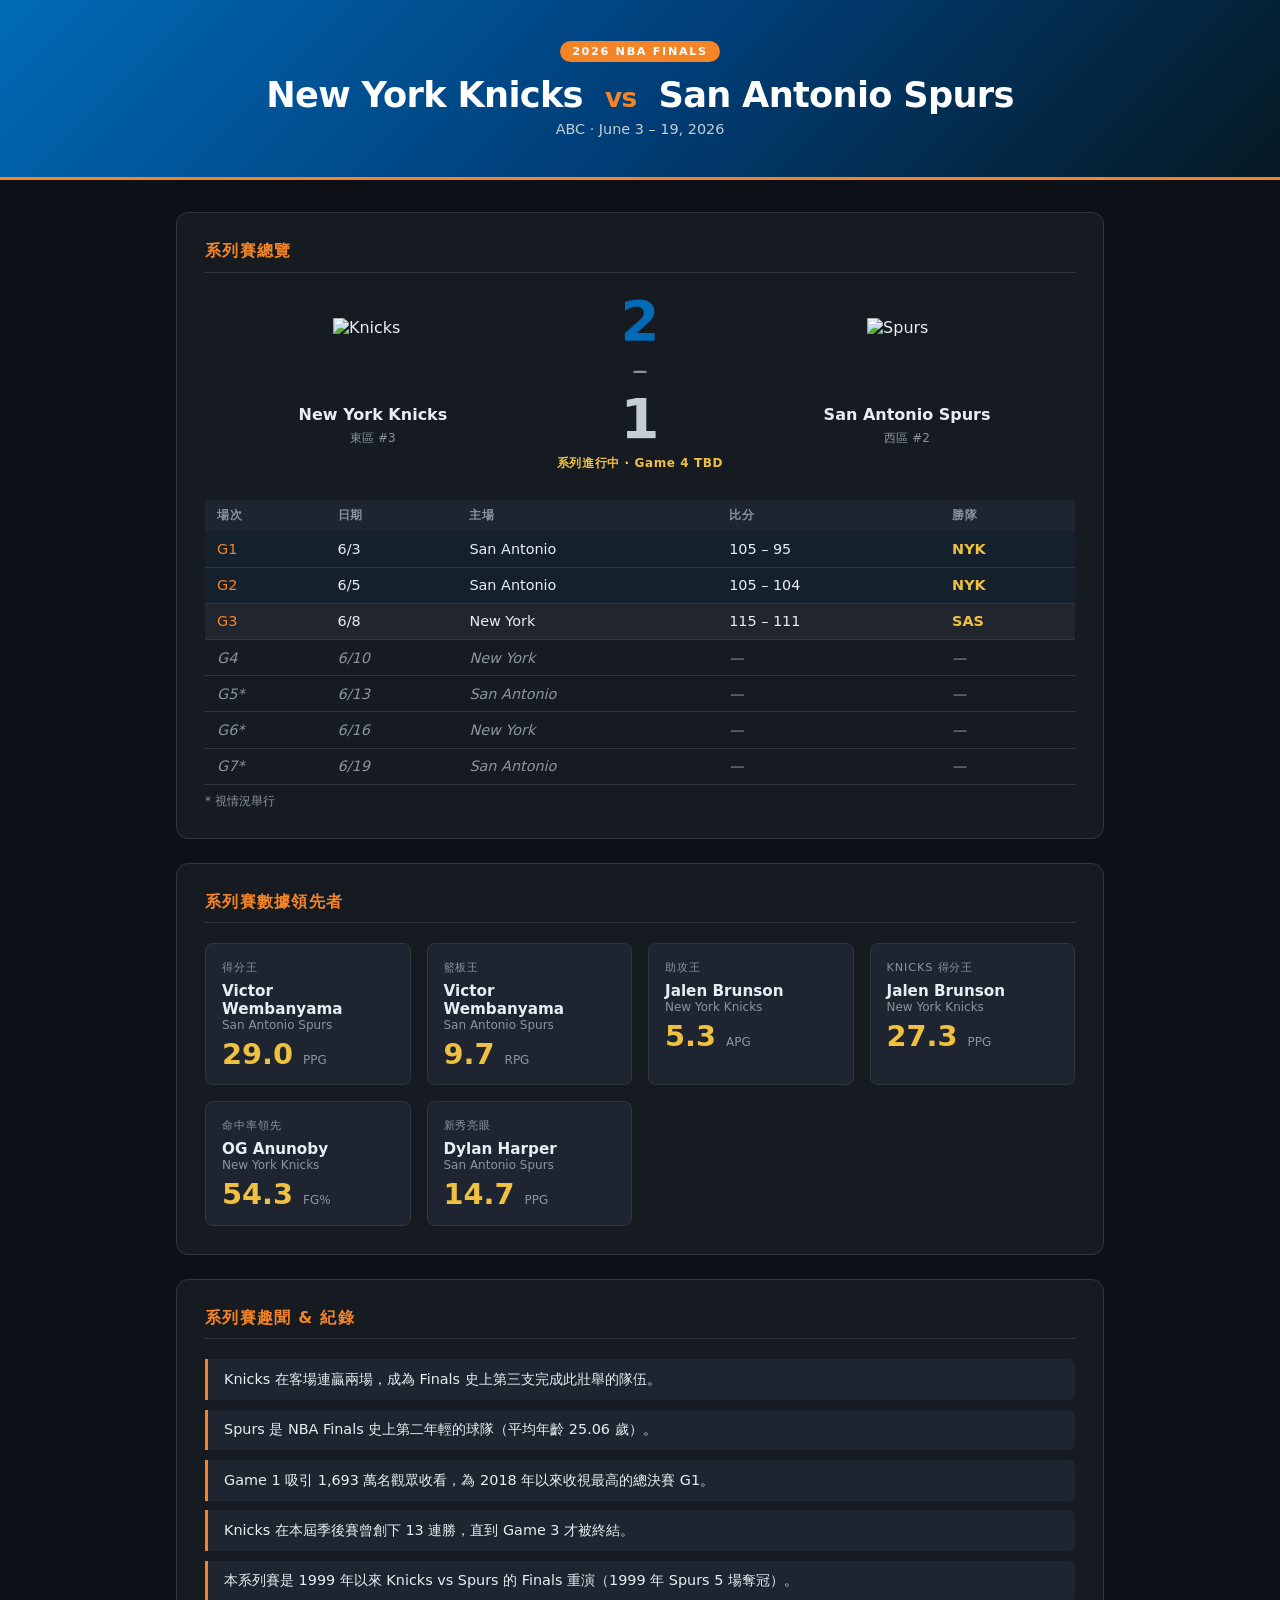
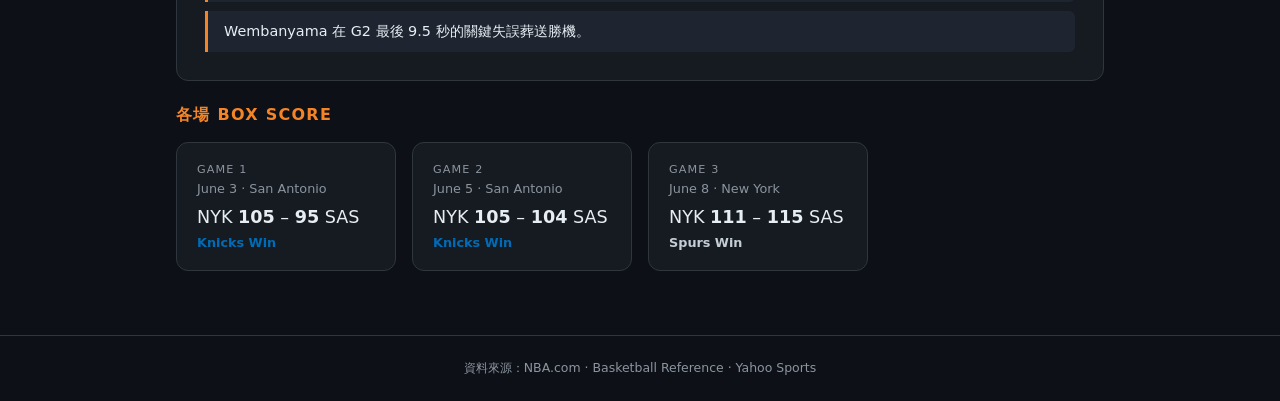
==== index.html @ fd163cb6 "Initial commit: 2026 NBA Finals website with series overview and box scores" ====
<!DOCTYPE html>
<html lang="zh-TW">
<head>
  <meta charset="UTF-8" />
  <meta name="viewport" content="width=device-width, initial-scale=1.0" />
  <title>2026 NBA Finals — Knicks vs Spurs</title>
  <link rel="stylesheet" href="style.css" />
</head>
<body>
  <header>
    <div class="header-inner">
      <span class="badge">2026 NBA FINALS</span>
      <h1>New York Knicks <span class="vs">vs</span> San Antonio Spurs</h1>
      <p class="subtitle">ABC · June 3 – 19, 2026</p>
    </div>
  </header>

  <main>
    <!-- ── Series Overview ── -->
    <section class="card series-overview">
      <h2>系列賽總覽</h2>

      <div class="matchup-banner">
        <div class="team knicks">
          <img src="https://cdn.nba.com/logos/nba/1610612752/global/L/logo.svg" alt="Knicks" />
          <span class="team-name">New York Knicks</span>
          <span class="seed">東區 #3</span>
        </div>
        <div class="series-score">
          <span class="wins knicks-wins">2</span>
          <span class="dash">–</span>
          <span class="wins spurs-wins">1</span>
          <p class="status">系列進行中 · Game 4 TBD</p>
        </div>
        <div class="team spurs">
          <img src="https://cdn.nba.com/logos/nba/1610612759/global/L/logo.svg" alt="Spurs" />
          <span class="team-name">San Antonio Spurs</span>
          <span class="seed">西區 #2</span>
        </div>
      </div>

      <!-- Game Log -->
      <table class="game-log">
        <thead>
          <tr>
            <th>場次</th><th>日期</th><th>主場</th><th>比分</th><th>勝隊</th>
          </tr>
        </thead>
        <tbody>
          <tr class="won-knicks">
            <td><a href="game1.html">G1</a></td>
            <td>6/3</td>
            <td>San Antonio</td>
            <td>105 – 95</td>
            <td class="winner">NYK</td>
          </tr>
          <tr class="won-knicks">
            <td><a href="game2.html">G2</a></td>
            <td>6/5</td>
            <td>San Antonio</td>
            <td>105 – 104</td>
            <td class="winner">NYK</td>
          </tr>
          <tr class="won-spurs">
            <td><a href="game3.html">G3</a></td>
            <td>6/8</td>
            <td>New York</td>
            <td>115 – 111</td>
            <td class="winner">SAS</td>
          </tr>
          <tr class="upcoming">
            <td>G4</td>
            <td>6/10</td>
            <td>New York</td>
            <td>—</td>
            <td>—</td>
          </tr>
          <tr class="upcoming">
            <td>G5*</td>
            <td>6/13</td>
            <td>San Antonio</td>
            <td>—</td>
            <td>—</td>
          </tr>
          <tr class="upcoming">
            <td>G6*</td>
            <td>6/16</td>
            <td>New York</td>
            <td>—</td>
            <td>—</td>
          </tr>
          <tr class="upcoming">
            <td>G7*</td>
            <td>6/19</td>
            <td>San Antonio</td>
            <td>—</td>
            <td>—</td>
          </tr>
        </tbody>
      </table>
      <p class="footnote">* 視情況舉行</p>
    </section>

    <!-- ── Series Leaders ── -->
    <section class="card">
      <h2>系列賽數據領先者</h2>
      <div class="leaders-grid">
        <div class="leader-card">
          <div class="stat-label">得分王</div>
          <div class="player-name">Victor Wembanyama</div>
          <div class="player-team">San Antonio Spurs</div>
          <div class="stat-value">29.0 <span>PPG</span></div>
        </div>
        <div class="leader-card">
          <div class="stat-label">籃板王</div>
          <div class="player-name">Victor Wembanyama</div>
          <div class="player-team">San Antonio Spurs</div>
          <div class="stat-value">9.7 <span>RPG</span></div>
        </div>
        <div class="leader-card">
          <div class="stat-label">助攻王</div>
          <div class="player-name">Jalen Brunson</div>
          <div class="player-team">New York Knicks</div>
          <div class="stat-value">5.3 <span>APG</span></div>
        </div>
        <div class="leader-card">
          <div class="stat-label">Knicks 得分王</div>
          <div class="player-name">Jalen Brunson</div>
          <div class="player-team">New York Knicks</div>
          <div class="stat-value">27.3 <span>PPG</span></div>
        </div>
        <div class="leader-card">
          <div class="stat-label">命中率領先</div>
          <div class="player-name">OG Anunoby</div>
          <div class="player-team">New York Knicks</div>
          <div class="stat-value">54.3 <span>FG%</span></div>
        </div>
        <div class="leader-card">
          <div class="stat-label">新秀亮眼</div>
          <div class="player-name">Dylan Harper</div>
          <div class="player-team">San Antonio Spurs</div>
          <div class="stat-value">14.7 <span>PPG</span></div>
        </div>
      </div>
    </section>

    <!-- ── Quick facts ── -->
    <section class="card">
      <h2>系列賽趣聞 &amp; 紀錄</h2>
      <ul class="facts">
        <li>Knicks 在客場連贏兩場，成為 Finals 史上第三支完成此壯舉的隊伍。</li>
        <li>Spurs 是 NBA Finals 史上第二年輕的球隊（平均年齡 25.06 歲）。</li>
        <li>Game 1 吸引 1,693 萬名觀眾收看，為 2018 年以來收視最高的總決賽 G1。</li>
        <li>Knicks 在本屆季後賽曾創下 13 連勝，直到 Game 3 才被終結。</li>
        <li>本系列賽是 1999 年以來 Knicks vs Spurs 的 Finals 重演（1999 年 Spurs 5 場奪冠）。</li>
        <li>Wembanyama 在 G2 最後 9.5 秒的關鍵失誤葬送勝機。</li>
      </ul>
    </section>

    <!-- ── Game Nav ── -->
    <section class="game-nav">
      <h2>各場 Box Score</h2>
      <div class="game-cards">
        <a href="game1.html" class="game-card">
          <span class="gc-game">Game 1</span>
          <span class="gc-date">June 3 · San Antonio</span>
          <span class="gc-score">NYK <b>105</b> – <b>95</b> SAS</span>
          <span class="gc-winner">Knicks Win</span>
        </a>
        <a href="game2.html" class="game-card">
          <span class="gc-game">Game 2</span>
          <span class="gc-date">June 5 · San Antonio</span>
          <span class="gc-score">NYK <b>105</b> – <b>104</b> SAS</span>
          <span class="gc-winner">Knicks Win</span>
        </a>
        <a href="game3.html" class="game-card spurs">
          <span class="gc-game">Game 3</span>
          <span class="gc-date">June 8 · New York</span>
          <span class="gc-score">NYK <b>111</b> – <b>115</b> SAS</span>
          <span class="gc-winner spurs-win">Spurs Win</span>
        </a>
      </div>
    </section>
  </main>

  <footer>
    <p>資料來源：<a href="https://www.nba.com" target="_blank">NBA.com</a> · <a href="https://www.basketball-reference.com" target="_blank">Basketball Reference</a> · <a href="https://sports.yahoo.com" target="_blank">Yahoo Sports</a></p>
  </footer>
</body>
</html>
---- style.css ----
/* ── Reset & Base ── */
*, *::before, *::after { box-sizing: border-box; margin: 0; padding: 0; }

:root {
  --knicks-blue: #006BB6;
  --knicks-orange: #F58426;
  --spurs-black: #061922;
  --spurs-silver: #C4CED4;
  --bg: #0d1117;
  --surface: #161b22;
  --surface2: #1e2530;
  --border: #30363d;
  --text: #e6edf3;
  --muted: #8b949e;
  --gold: #f0c040;
  --radius: 12px;
}

body {
  font-family: 'Segoe UI', system-ui, sans-serif;
  background: var(--bg);
  color: var(--text);
  min-height: 100vh;
}

a { color: var(--knicks-orange); text-decoration: none; }
a:hover { text-decoration: underline; }

/* ── Header ── */
header {
  background: linear-gradient(135deg, var(--knicks-blue) 0%, #003f7a 50%, var(--spurs-black) 100%);
  padding: 2.5rem 1.5rem;
  text-align: center;
  border-bottom: 3px solid var(--knicks-orange);
}
.header-inner { max-width: 900px; margin: 0 auto; }
.badge {
  display: inline-block;
  background: var(--knicks-orange);
  color: #fff;
  font-size: 0.7rem;
  font-weight: 800;
  letter-spacing: 0.15em;
  padding: 4px 12px;
  border-radius: 20px;
  margin-bottom: 0.75rem;
}
header h1 {
  font-size: clamp(1.4rem, 4vw, 2.2rem);
  font-weight: 900;
  color: #fff;
  letter-spacing: -0.02em;
}
header h1 .vs {
  color: var(--knicks-orange);
  font-size: 0.75em;
  margin: 0 0.4em;
}
.subtitle { color: var(--spurs-silver); font-size: 0.9rem; margin-top: 0.4rem; }

/* ── Main Layout ── */
main { max-width: 960px; margin: 0 auto; padding: 2rem 1rem 4rem; display: flex; flex-direction: column; gap: 1.5rem; }

/* ── Card ── */
.card {
  background: var(--surface);
  border: 1px solid var(--border);
  border-radius: var(--radius);
  padding: 1.75rem;
}
.card h2 {
  font-size: 1rem;
  font-weight: 700;
  text-transform: uppercase;
  letter-spacing: 0.08em;
  color: var(--knicks-orange);
  margin-bottom: 1.25rem;
  border-bottom: 1px solid var(--border);
  padding-bottom: 0.6rem;
}

/* ── Matchup Banner ── */
.matchup-banner {
  display: flex;
  align-items: center;
  justify-content: space-between;
  gap: 1rem;
  margin-bottom: 1.75rem;
  flex-wrap: wrap;
}
.team {
  display: flex;
  flex-direction: column;
  align-items: center;
  gap: 0.4rem;
  flex: 1;
}
.team img { width: 80px; height: 80px; object-fit: contain; }
.team-name { font-weight: 700; font-size: 1rem; text-align: center; }
.seed { font-size: 0.75rem; color: var(--muted); }
.series-score {
  display: flex;
  flex-direction: column;
  align-items: center;
  gap: 0.3rem;
}
.series-score .wins {
  font-size: 3.5rem;
  font-weight: 900;
  line-height: 1;
}
.series-score .dash { font-size: 2rem; color: var(--muted); line-height: 1; }
.knicks-wins { color: var(--knicks-blue); }
.spurs-wins { color: var(--spurs-silver); }
.status { font-size: 0.75rem; color: var(--gold); font-weight: 600; letter-spacing: 0.05em; margin-top: 0.25rem; }

/* ── Game Log Table ── */
.game-log { width: 100%; border-collapse: collapse; font-size: 0.9rem; }
.game-log th {
  background: var(--surface2);
  color: var(--muted);
  font-size: 0.72rem;
  letter-spacing: 0.07em;
  text-transform: uppercase;
  padding: 0.5rem 0.75rem;
  text-align: left;
}
.game-log td { padding: 0.6rem 0.75rem; border-bottom: 1px solid var(--border); }
.won-knicks td { background: rgba(0, 107, 182, 0.08); }
.won-spurs td { background: rgba(196, 206, 212, 0.06); }
.upcoming td { color: var(--muted); font-style: italic; }
.winner { font-weight: 700; color: var(--gold); }
.footnote { font-size: 0.75rem; color: var(--muted); margin-top: 0.5rem; }

/* ── Leaders Grid ── */
.leaders-grid {
  display: grid;
  grid-template-columns: repeat(auto-fill, minmax(200px, 1fr));
  gap: 1rem;
}
.leader-card {
  background: var(--surface2);
  border: 1px solid var(--border);
  border-radius: 8px;
  padding: 1rem;
}
.stat-label {
  font-size: 0.7rem;
  text-transform: uppercase;
  letter-spacing: 0.08em;
  color: var(--muted);
  margin-bottom: 0.4rem;
}
.player-name { font-weight: 700; font-size: 0.95rem; }
.player-team { font-size: 0.75rem; color: var(--muted); margin-bottom: 0.5rem; }
.stat-value { font-size: 1.8rem; font-weight: 900; color: var(--gold); line-height: 1; }
.stat-value span { font-size: 0.75rem; font-weight: 400; color: var(--muted); }

/* ── Facts ── */
.facts { list-style: none; display: flex; flex-direction: column; gap: 0.6rem; }
.facts li {
  padding: 0.6rem 0.75rem 0.6rem 1rem;
  border-left: 3px solid var(--knicks-orange);
  background: var(--surface2);
  border-radius: 0 6px 6px 0;
  font-size: 0.9rem;
  line-height: 1.5;
}

/* ── Game Nav ── */
.game-nav { }
.game-nav h2 {
  font-size: 1rem;
  font-weight: 700;
  text-transform: uppercase;
  letter-spacing: 0.08em;
  color: var(--knicks-orange);
  margin-bottom: 1rem;
}
.game-cards { display: grid; grid-template-columns: repeat(auto-fill, minmax(220px, 1fr)); gap: 1rem; }
.game-card {
  display: flex;
  flex-direction: column;
  gap: 0.3rem;
  background: var(--surface);
  border: 1px solid var(--border);
  border-radius: var(--radius);
  padding: 1.25rem;
  transition: border-color 0.15s, transform 0.15s;
}
.game-card:hover { border-color: var(--knicks-blue); transform: translateY(-2px); text-decoration: none; }
.game-card.spurs:hover { border-color: var(--spurs-silver); }
.gc-game { font-size: 0.7rem; text-transform: uppercase; letter-spacing: 0.1em; color: var(--muted); }
.gc-date { font-size: 0.8rem; color: var(--muted); }
.gc-score { font-size: 1.1rem; color: var(--text); margin-top: 0.4rem; }
.gc-winner { font-size: 0.8rem; font-weight: 700; color: var(--knicks-blue); margin-top: 0.2rem; }
.gc-winner.spurs-win { color: var(--spurs-silver); }

/* ── Box Score Page ── */
.boxscore-header {
  background: linear-gradient(135deg, var(--knicks-blue) 0%, #003f7a 50%, var(--spurs-black) 100%);
  padding: 2rem 1.5rem;
  border-bottom: 3px solid var(--knicks-orange);
}
.boxscore-header.spurs-game {
  background: linear-gradient(135deg, var(--spurs-black) 0%, #1a2535 50%, #2a3a4a 100%);
  border-bottom-color: var(--spurs-silver);
}
.bh-inner { max-width: 960px; margin: 0 auto; }
.back-link { font-size: 0.82rem; color: var(--spurs-silver); display: inline-block; margin-bottom: 0.75rem; }
.back-link:hover { color: var(--knicks-orange); text-decoration: none; }
.bh-meta { font-size: 0.8rem; color: var(--spurs-silver); margin-bottom: 0.4rem; }
.bh-title { font-size: clamp(1.2rem, 3.5vw, 1.8rem); font-weight: 900; color: #fff; }

.final-score-banner {
  display: flex;
  align-items: center;
  justify-content: center;
  gap: 1.5rem;
  margin: 1.5rem 0 0;
  flex-wrap: wrap;
}
.fsb-team { display: flex; flex-direction: column; align-items: center; gap: 0.25rem; }
.fsb-team img { width: 56px; height: 56px; object-fit: contain; }
.fsb-name { font-size: 0.8rem; color: var(--spurs-silver); }
.fsb-score { font-size: 2.8rem; font-weight: 900; color: #fff; line-height: 1; }
.fsb-score.winner-score { color: var(--gold); }
.fsb-sep { font-size: 1.5rem; color: var(--muted); }
.fsb-winner-tag {
  display: inline-block;
  background: var(--gold);
  color: #000;
  font-size: 0.7rem;
  font-weight: 800;
  letter-spacing: 0.1em;
  padding: 2px 8px;
  border-radius: 4px;
  margin-top: 0.15rem;
}

/* ── Quarter Scores ── */
.quarter-table { width: 100%; border-collapse: collapse; font-size: 0.88rem; }
.quarter-table th, .quarter-table td { padding: 0.5rem 0.75rem; text-align: center; border-bottom: 1px solid var(--border); }
.quarter-table th { background: var(--surface2); color: var(--muted); font-size: 0.7rem; text-transform: uppercase; letter-spacing: 0.07em; }
.quarter-table td:first-child { text-align: left; font-weight: 600; }
.quarter-table .total { font-weight: 700; color: var(--gold); }

/* ── Box Score Table ── */
.bs-section { margin-top: 1.5rem; }
.bs-section h3 {
  font-size: 0.85rem;
  font-weight: 700;
  text-transform: uppercase;
  letter-spacing: 0.08em;
  color: var(--muted);
  margin-bottom: 0.75rem;
  display: flex;
  align-items: center;
  gap: 0.5rem;
}
.bs-section h3 img { width: 28px; height: 28px; object-fit: contain; }

.bs-table-wrap { overflow-x: auto; }
.bs-table { width: 100%; border-collapse: collapse; font-size: 0.82rem; min-width: 650px; }
.bs-table th {
  background: var(--surface2);
  color: var(--muted);
  font-size: 0.68rem;
  letter-spacing: 0.07em;
  text-transform: uppercase;
  padding: 0.45rem 0.6rem;
  text-align: right;
  white-space: nowrap;
}
.bs-table th:first-child { text-align: left; }
.bs-table td { padding: 0.45rem 0.6rem; border-bottom: 1px solid var(--border); text-align: right; }
.bs-table td:first-child { text-align: left; font-weight: 600; white-space: nowrap; }
.bs-table tr:hover td { background: rgba(255,255,255,0.03); }
.bs-table .bench-row td { color: var(--muted); }
.bs-table .totals-row td { background: var(--surface2); font-weight: 700; border-top: 2px solid var(--border); }
.bs-table .totals-row td:first-child { color: var(--muted); font-size: 0.75rem; letter-spacing: 0.05em; text-transform: uppercase; }
.starter-sep td { border-bottom: 2px dashed var(--border); }
.team-section-header td { background: rgba(0,107,182,0.15); font-weight: 700; font-size: 0.78rem; color: var(--knicks-orange); letter-spacing: 0.05em; }
.team-section-header.spurs-header td { background: rgba(196,206,212,0.08); color: var(--spurs-silver); }

/* ── Footer ── */
footer {
  text-align: center;
  padding: 1.5rem;
  font-size: 0.78rem;
  color: var(--muted);
  border-top: 1px solid var(--border);
}
footer a { color: var(--muted); }
footer a:hover { color: var(--knicks-orange); }
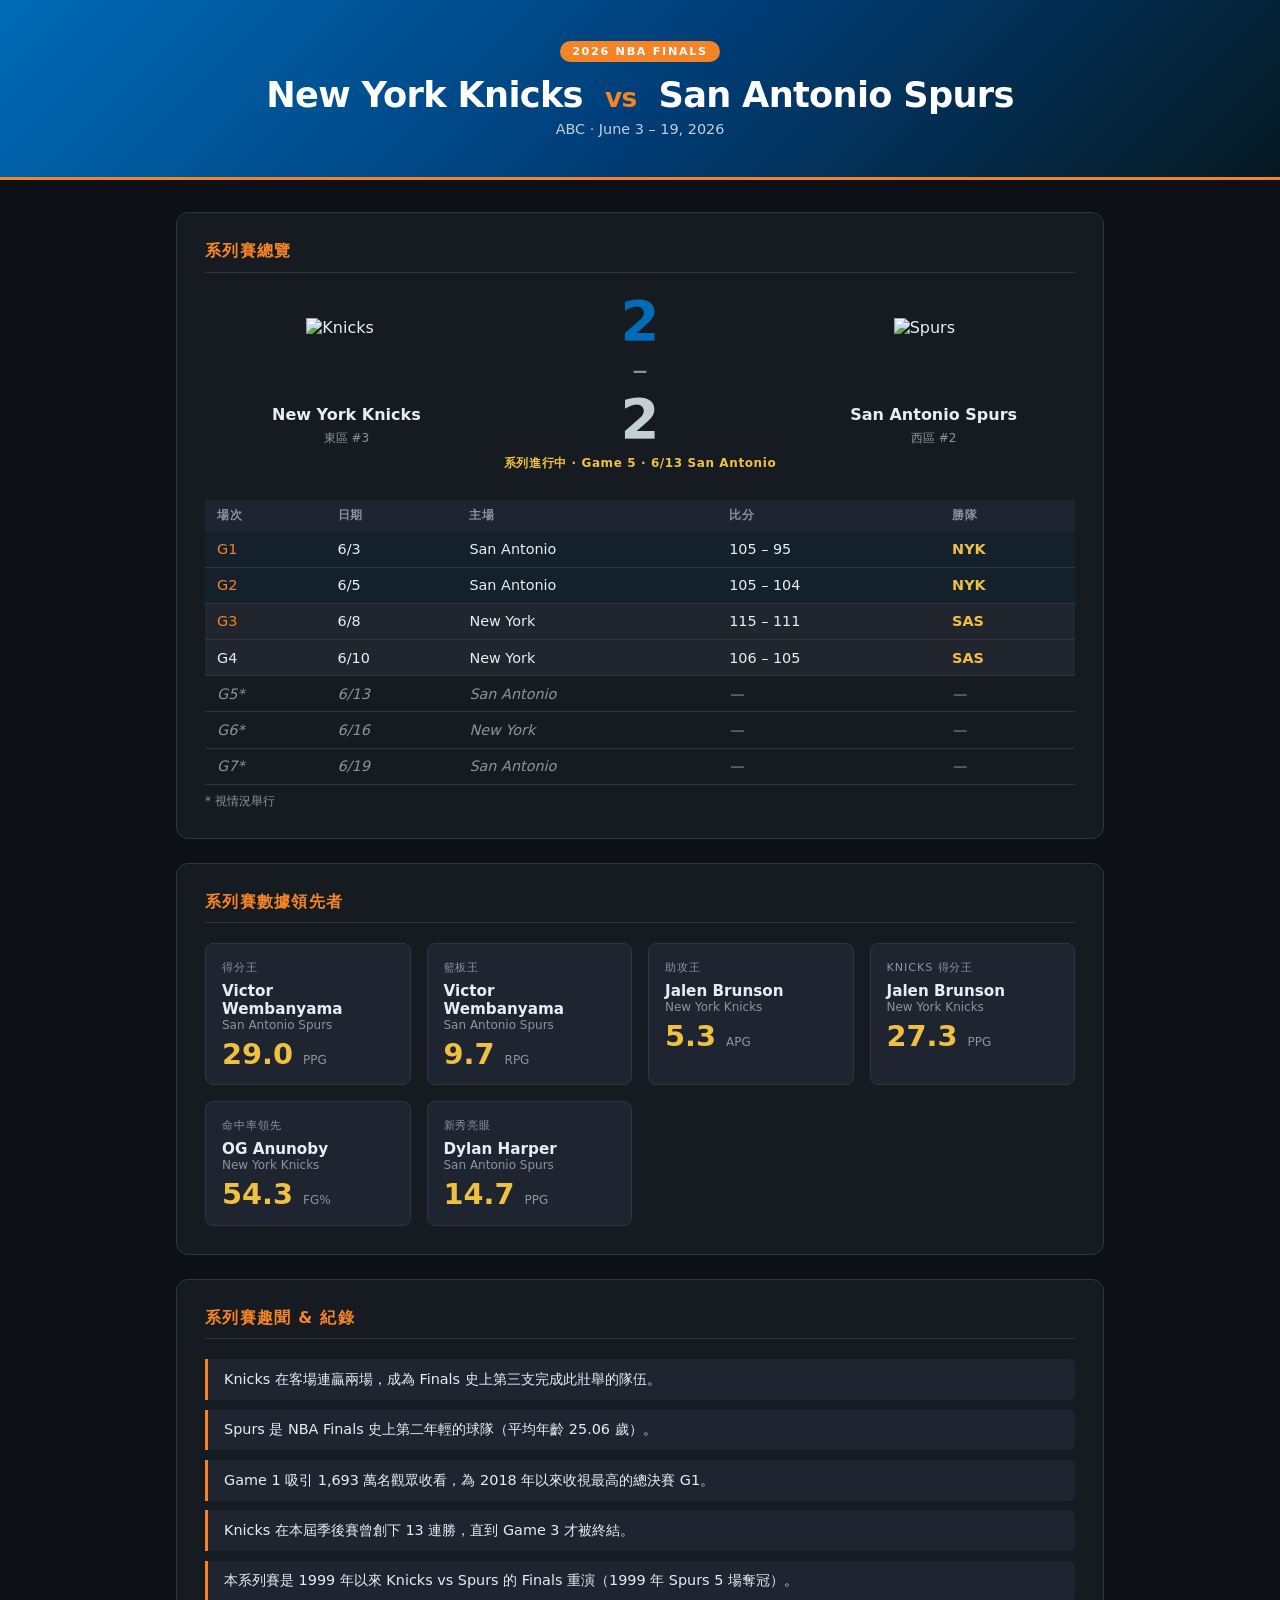
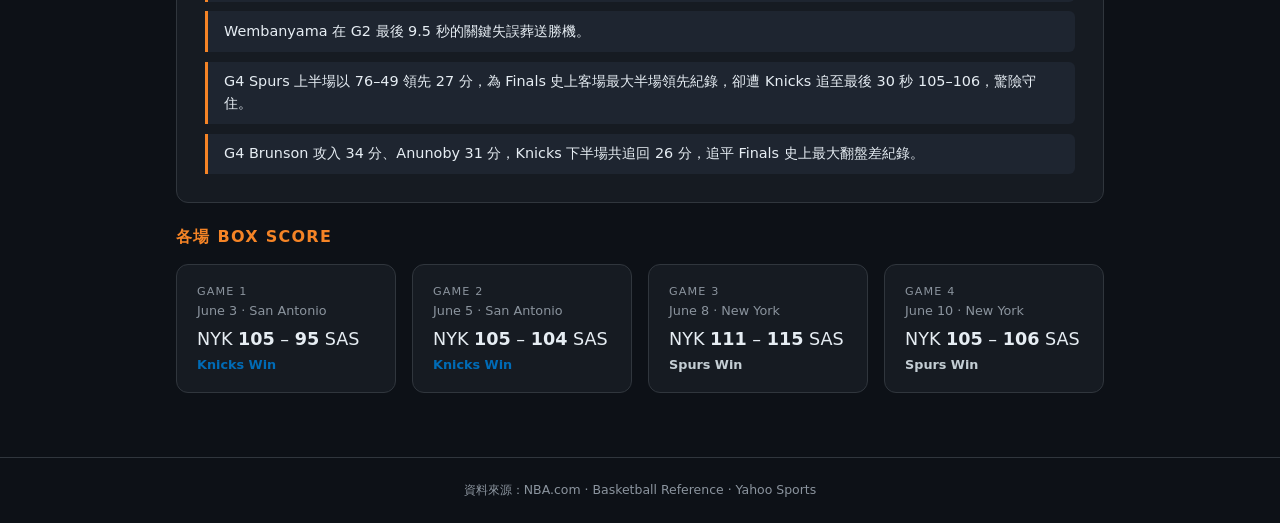
==== commit 0261a699: "Auto update: NBA Finals 2026 latest scores []" ====
--- a/index.html
+++ b/index.html
@@ -29,8 +29,8 @@
         <div class="series-score">
           <span class="wins knicks-wins">2</span>
           <span class="dash">–</span>
-          <span class="wins spurs-wins">1</span>
-          <p class="status">系列進行中 · Game 4 TBD</p>
+          <span class="wins spurs-wins">2</span>
+          <p class="status">系列進行中 · Game 5 · 6/13 San Antonio</p>
         </div>
         <div class="team spurs">
           <img src="https://cdn.nba.com/logos/nba/1610612759/global/L/logo.svg" alt="Spurs" />
@@ -68,12 +68,12 @@
             <td>115 – 111</td>
             <td class="winner">SAS</td>
           </tr>
-          <tr class="upcoming">
+          <tr class="won-spurs">
             <td>G4</td>
             <td>6/10</td>
             <td>New York</td>
-            <td>—</td>
-            <td>—</td>
+            <td>106 – 105</td>
+            <td class="winner">SAS</td>
           </tr>
           <tr class="upcoming">
             <td>G5*</td>
@@ -154,6 +154,8 @@
         <li>Knicks 在本屆季後賽曾創下 13 連勝，直到 Game 3 才被終結。</li>
         <li>本系列賽是 1999 年以來 Knicks vs Spurs 的 Finals 重演（1999 年 Spurs 5 場奪冠）。</li>
         <li>Wembanyama 在 G2 最後 9.5 秒的關鍵失誤葬送勝機。</li>
+        <li>G4 Spurs 上半場以 76–49 領先 27 分，為 Finals 史上客場最大半場領先紀錄，卻遭 Knicks 追至最後 30 秒 105–106，驚險守住。</li>
+        <li>G4 Brunson 攻入 34 分、Anunoby 31 分，Knicks 下半場共追回 26 分，追平 Finals 史上最大翻盤差紀錄。</li>
       </ul>
     </section>
 
@@ -179,6 +181,12 @@
           <span class="gc-score">NYK <b>111</b> – <b>115</b> SAS</span>
           <span class="gc-winner spurs-win">Spurs Win</span>
         </a>
+        <div class="game-card spurs">
+          <span class="gc-game">Game 4</span>
+          <span class="gc-date">June 10 · New York</span>
+          <span class="gc-score">NYK <b>105</b> – <b>106</b> SAS</span>
+          <span class="gc-winner spurs-win">Spurs Win</span>
+        </div>
       </div>
     </section>
   </main>
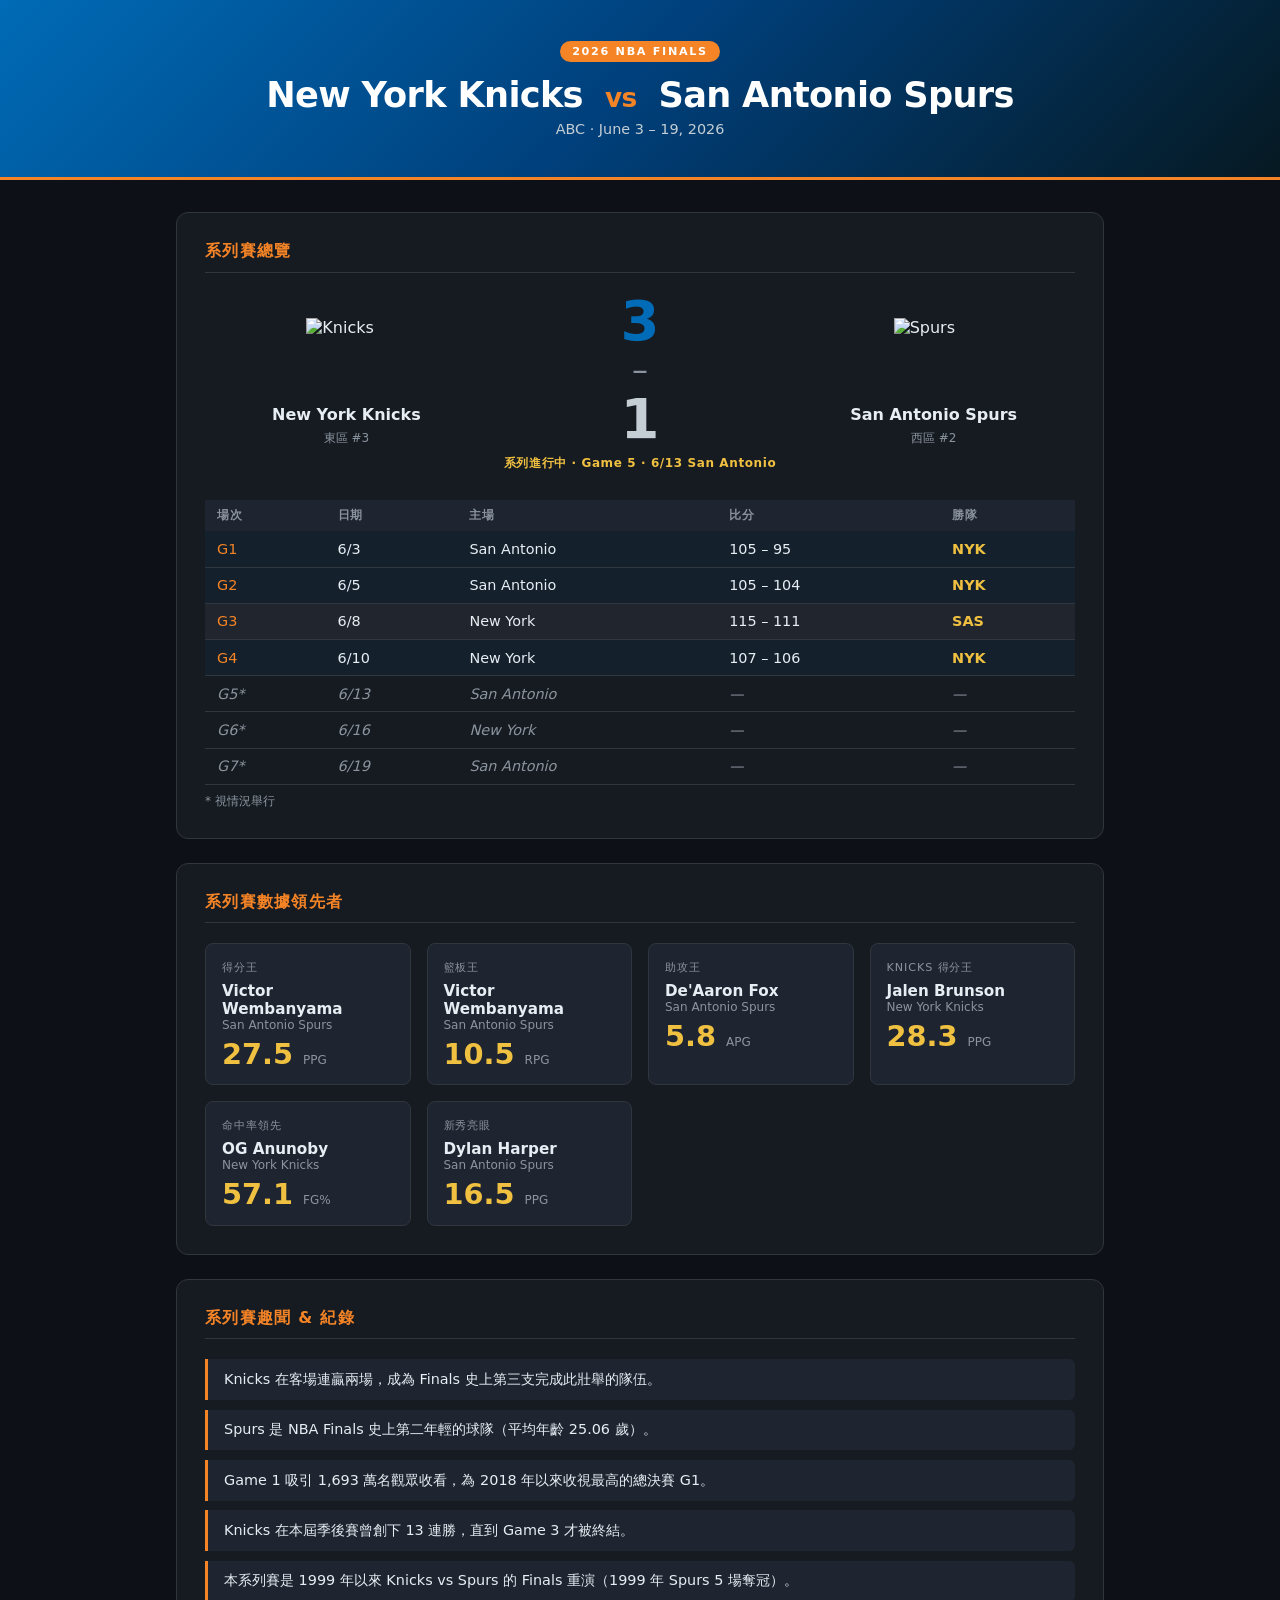
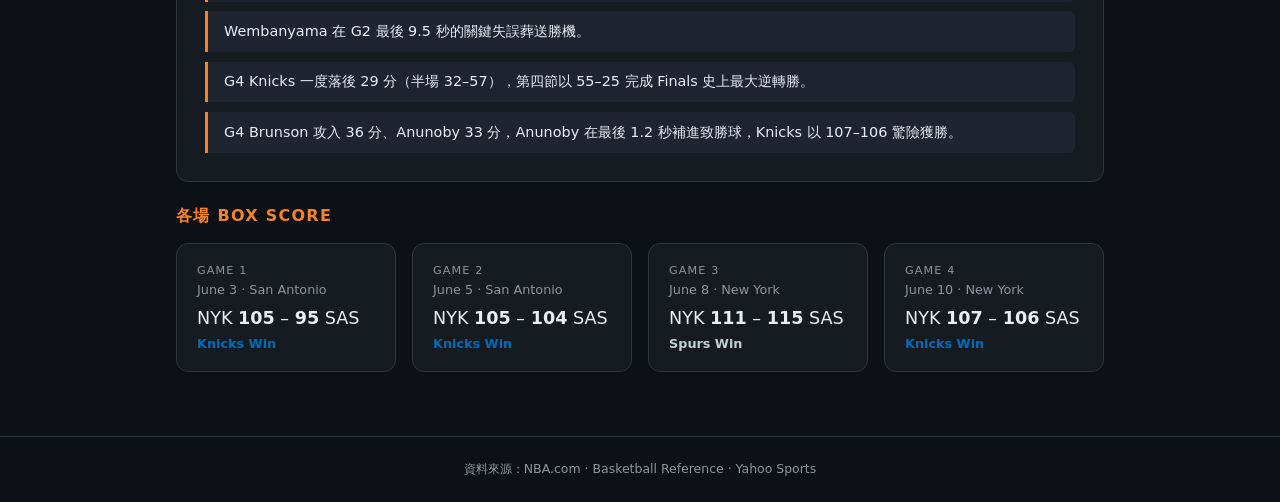
==== commit 1d8fcaa0: "Auto update: NBA Finals 2026 latest scores [2026-06-11 12:00]" ====
--- a/index.html
+++ b/index.html
@@ -27,9 +27,9 @@
           <span class="seed">東區 #3</span>
         </div>
         <div class="series-score">
-          <span class="wins knicks-wins">2</span>
+          <span class="wins knicks-wins">3</span>
           <span class="dash">–</span>
-          <span class="wins spurs-wins">2</span>
+          <span class="wins spurs-wins">1</span>
           <p class="status">系列進行中 · Game 5 · 6/13 San Antonio</p>
         </div>
         <div class="team spurs">
@@ -68,12 +68,12 @@
             <td>115 – 111</td>
             <td class="winner">SAS</td>
           </tr>
-          <tr class="won-spurs">
-            <td>G4</td>
+          <tr class="won-knicks">
+            <td><a href="game4.html">G4</a></td>
             <td>6/10</td>
             <td>New York</td>
-            <td>106 – 105</td>
-            <td class="winner">SAS</td>
+            <td>107 – 106</td>
+            <td class="winner">NYK</td>
           </tr>
           <tr class="upcoming">
             <td>G5*</td>
@@ -109,37 +109,37 @@
           <div class="stat-label">得分王</div>
           <div class="player-name">Victor Wembanyama</div>
           <div class="player-team">San Antonio Spurs</div>
-          <div class="stat-value">29.0 <span>PPG</span></div>
+          <div class="stat-value">27.5 <span>PPG</span></div>
         </div>
         <div class="leader-card">
           <div class="stat-label">籃板王</div>
           <div class="player-name">Victor Wembanyama</div>
           <div class="player-team">San Antonio Spurs</div>
-          <div class="stat-value">9.7 <span>RPG</span></div>
+          <div class="stat-value">10.5 <span>RPG</span></div>
         </div>
         <div class="leader-card">
           <div class="stat-label">助攻王</div>
-          <div class="player-name">Jalen Brunson</div>
-          <div class="player-team">New York Knicks</div>
-          <div class="stat-value">5.3 <span>APG</span></div>
+          <div class="player-name">De'Aaron Fox</div>
+          <div class="player-team">San Antonio Spurs</div>
+          <div class="stat-value">5.8 <span>APG</span></div>
         </div>
         <div class="leader-card">
           <div class="stat-label">Knicks 得分王</div>
           <div class="player-name">Jalen Brunson</div>
           <div class="player-team">New York Knicks</div>
-          <div class="stat-value">27.3 <span>PPG</span></div>
+          <div class="stat-value">28.3 <span>PPG</span></div>
         </div>
         <div class="leader-card">
           <div class="stat-label">命中率領先</div>
           <div class="player-name">OG Anunoby</div>
           <div class="player-team">New York Knicks</div>
-          <div class="stat-value">54.3 <span>FG%</span></div>
+          <div class="stat-value">57.1 <span>FG%</span></div>
         </div>
         <div class="leader-card">
           <div class="stat-label">新秀亮眼</div>
           <div class="player-name">Dylan Harper</div>
           <div class="player-team">San Antonio Spurs</div>
-          <div class="stat-value">14.7 <span>PPG</span></div>
+          <div class="stat-value">16.5 <span>PPG</span></div>
         </div>
       </div>
     </section>
@@ -154,8 +154,8 @@
         <li>Knicks 在本屆季後賽曾創下 13 連勝，直到 Game 3 才被終結。</li>
         <li>本系列賽是 1999 年以來 Knicks vs Spurs 的 Finals 重演（1999 年 Spurs 5 場奪冠）。</li>
         <li>Wembanyama 在 G2 最後 9.5 秒的關鍵失誤葬送勝機。</li>
-        <li>G4 Spurs 上半場以 76–49 領先 27 分，為 Finals 史上客場最大半場領先紀錄，卻遭 Knicks 追至最後 30 秒 105–106，驚險守住。</li>
-        <li>G4 Brunson 攻入 34 分、Anunoby 31 分，Knicks 下半場共追回 26 分，追平 Finals 史上最大翻盤差紀錄。</li>
+        <li>G4 Knicks 一度落後 29 分（半場 32–57），第四節以 55–25 完成 Finals 史上最大逆轉勝。</li>
+        <li>G4 Brunson 攻入 36 分、Anunoby 33 分，Anunoby 在最後 1.2 秒補進致勝球，Knicks 以 107–106 驚險獲勝。</li>
       </ul>
     </section>
 
@@ -181,12 +181,12 @@
           <span class="gc-score">NYK <b>111</b> – <b>115</b> SAS</span>
           <span class="gc-winner spurs-win">Spurs Win</span>
         </a>
-        <div class="game-card spurs">
+        <a href="game4.html" class="game-card">
           <span class="gc-game">Game 4</span>
           <span class="gc-date">June 10 · New York</span>
-          <span class="gc-score">NYK <b>105</b> – <b>106</b> SAS</span>
-          <span class="gc-winner spurs-win">Spurs Win</span>
-        </div>
+          <span class="gc-score">NYK <b>107</b> – <b>106</b> SAS</span>
+          <span class="gc-winner">Knicks Win</span>
+        </a>
       </div>
     </section>
   </main>
